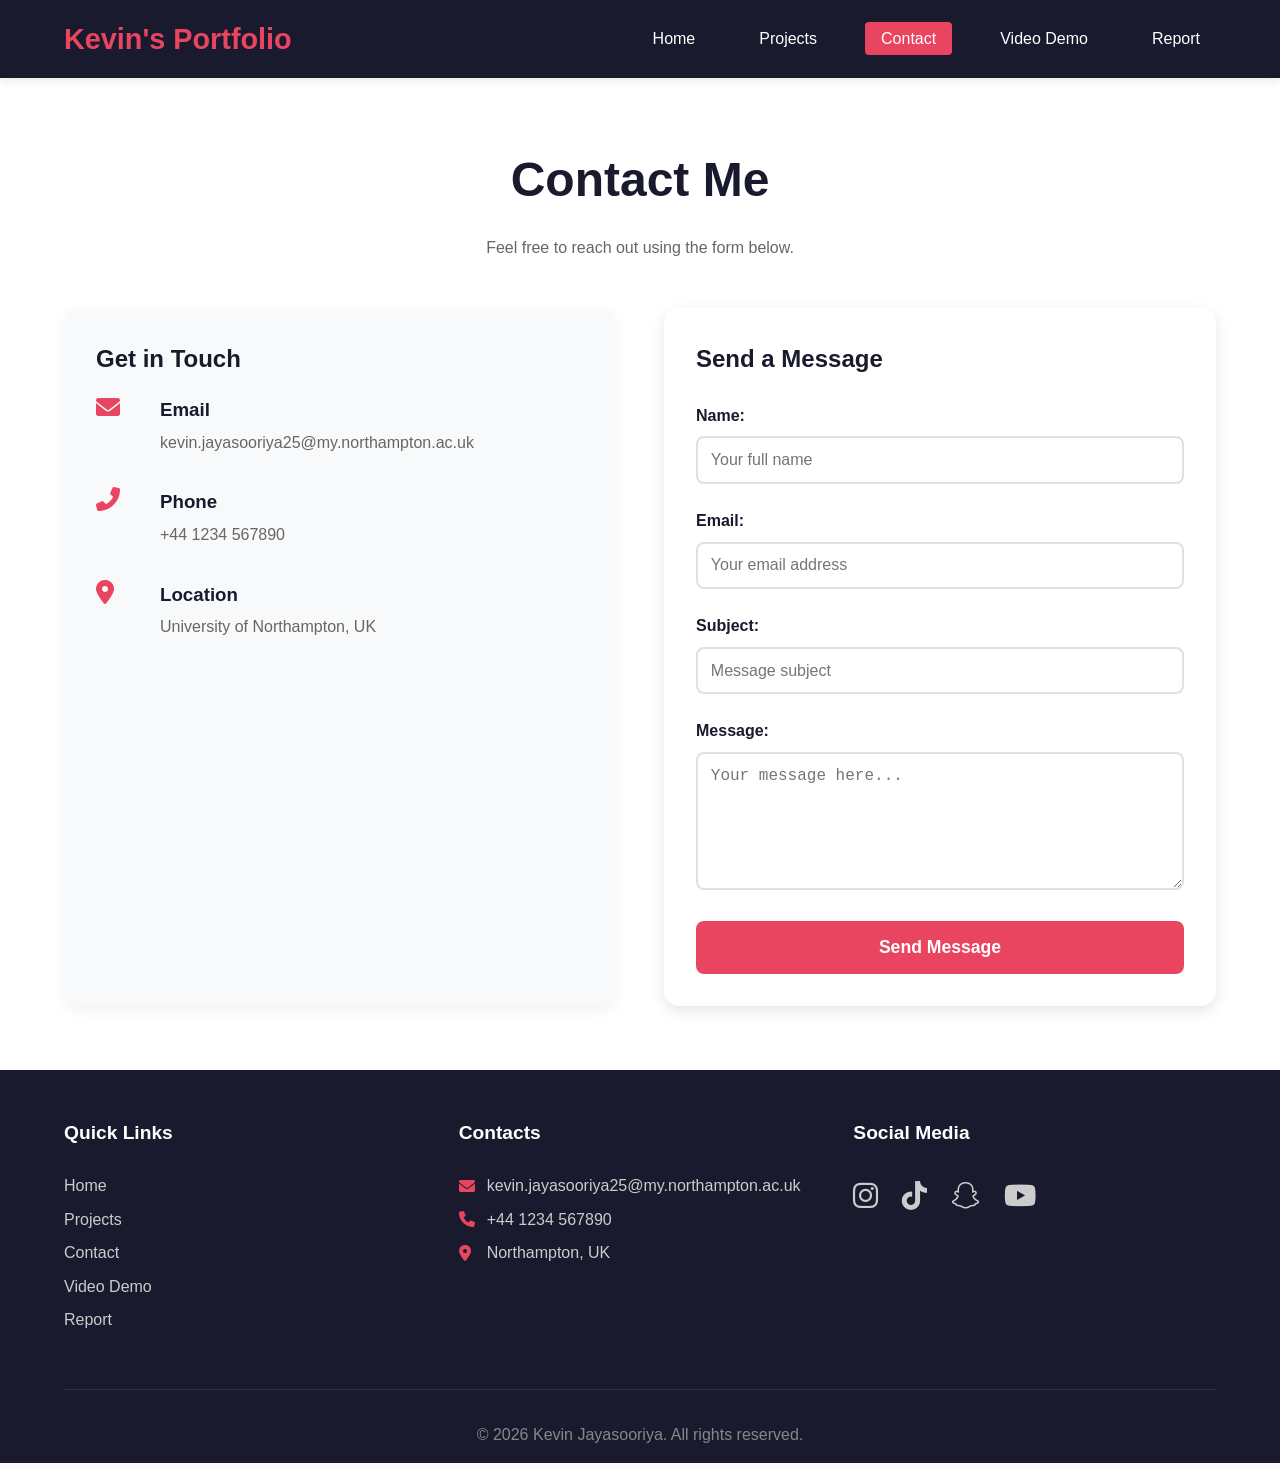
==== contact.html @ 3d597581 "Add files via upload" ====
<!DOCTYPE html>
<html lang="en">
<head>
    <meta charset="UTF-8">
    <meta name="viewport" content="width=device-width, initial-scale=1.0">
    <title>Kevin's Portfolio - Contact</title>
    <link rel="stylesheet" href="style.css">
    <link rel="stylesheet" href="https://cdnjs.cloudflare.com/ajax/libs/font-awesome/6.0.0/css/all.min.css">
</head>
<body>
    <nav>
        <div class="logo">Kevin's Portfolio</div>
        <div class="hamburger" id="hamburger">
            <i class="fas fa-bars"></i>
        </div>
        <ul class="nav-menu" id="nav-menu">
            <li><a href="index.html">Home</a></li>
            <li><a href="projects.html">Projects</a></li>
            <li><a href="contact.html">Contact</a></li>
            <li><a href="videoDemo.html">Video Demo</a></li>
            <li><a href="report.html">Report</a></li>
        </ul>
    </nav>

    <main>
        <section class="contact-page">
            <h1>Contact Me</h1>
            <p class="section-intro">Feel free to reach out using the form below.</p>
            
            <div class="contact-container">
                <!-- Contact Information -->
                <div class="contact-info">
                    <h2>Get in Touch</h2>
                    
                    <div class="info-item">
                        <i class="fas fa-envelope"></i>
                        <div>
                            <h3>Email</h3>
                            <p>kevin.jayasooriya25@my.northampton.ac.uk</p>
                        </div>
                    </div>
                    
                    <div class="info-item">
                        <i class="fas fa-phone-alt"></i>
                        <div>
                            <h3>Phone</h3>
                            <p>+44 1234 567890</p>
                        </div>
                    </div>
                    
                    <div class="info-item">
                        <i class="fas fa-map-marker-alt"></i>
                        <div>
                            <h3>Location</h3>
                            <p>University of Northampton, UK</p>
                        </div>
                    </div>
                </div>
                
                <!-- Contact Form -->
                <div class="contact-form-container">
                    <h2>Send a Message</h2>
                    <form action="mailto:kevin.jayasooriya25@my.northampton.ac.uk" method="post" enctype="text/plain" class="contact-form">
                        <div class="form-group">
                            <label for="name">Name:</label>
                            <input type="text" id="name" name="name" required placeholder="Your full name">
                        </div>
                        
                        <div class="form-group">
                            <label for="email">Email:</label>
                            <input type="email" id="email" name="email" required placeholder="Your email address">
                        </div>
                        
                        <div class="form-group">
                            <label for="subject">Subject:</label>
                            <input type="text" id="subject" name="subject" required placeholder="Message subject">
                        </div>
                        
                        <div class="form-group">
                            <label for="message">Message:</label>
                            <textarea id="message" name="message" rows="6" required placeholder="Your message here..."></textarea>
                        </div>
                        
                        <button type="submit" class="submit-btn">Send Message</button>
                    </form>
                </div>
            </div>
        </section>
    </main>

    <!-- FOOTER -->
    <footer>
        <div class="footer-content">
            <div class="footer-section">
                <h3>Quick Links</h3>
                <ul class="quick-links">
                    <li><a href="index.html">Home</a></li>
                    <li><a href="projects.html">Projects</a></li>
                    <li><a href="contact.html">Contact</a></li>
                    <li><a href="videoDemo.html">Video Demo</a></li>
                    <li><a href="report.html">Report</a></li>
                </ul>
            </div>
            <div class="footer-section">
                <h3>Contacts</h3>
                <p><i class="fas fa-envelope"></i> kevin.jayasooriya25@my.northampton.ac.uk</p>
                <p><i class="fas fa-phone"></i> +44 1234 567890</p>
                <p><i class="fas fa-map-marker-alt"></i> Northampton, UK</p>
            </div>
            <div class="footer-section">
                <h3>Social Media</h3>
                <div class="social-links">
                    <a href="https://www.instagram.com/kjlife._12_" target="_blank"><i class="fab fa-instagram"></i></a>
                    <a href="https://www.tiktok.com/@ke_vj" target="_blank"><i class="fab fa-tiktok"></i></a>
                    <a href="https://snapchat.com/t/JQw2aEWL" target="_blank"><i class="fab fa-snapchat"></i></a>
                    <a href="https://www.youtube.com/@kevinjayasooriya4391" target="_blank"><i class="fab fa-youtube"></i></a>
                </div>
            </div>
        </div>
        <div class="footer-bottom">
            <p>&copy; 2026 Kevin Jayasooriya. All rights reserved.</p>
        </div>
    </footer>

    <script src="script.js"></script>
</body>
</html>
---- style.css ----
/* ===== RESET & BASE STYLES ===== */
* {
    margin: 0;
    padding: 0;
    box-sizing: border-box;
}

body {
    font-family: 'Open Sans', Arial, sans-serif;
    line-height: 1.6;
    color: #333;
    background-color: #f9f9f9;
    display: flex;
    flex-direction: column;
    min-height: 100vh;
}

h1, h2, h3, h4 {
    font-family: 'Poppins', 'Arial', sans-serif;
    margin-bottom: 1rem;
    color: #1a1a2e;
}

a {
    text-decoration: none;
    color: #e94560;
    transition: color 0.3s ease;
}

a:hover {
    color: #ff6b81;
}

img {
    max-width: 100%;
    height: auto;
    display: block;
}

main {
    flex: 1 0 auto;
    width: 100%;
}

/* ===== NAVIGATION STYLES ===== */
nav {
    display: flex;
    justify-content: space-between;
    align-items: center;
    background-color: #1a1a2e;
    padding: 1rem 5%;
    position: sticky;
    top: 0;
    z-index: 1000;
    box-shadow: 0 2px 10px rgba(0,0,0,0.1);
}

.logo {
    font-size: 1.8rem;
    font-weight: bold;
    color: #e94560;
    font-family: 'Poppins', sans-serif;
}

.nav-menu {
    display: flex;
    list-style: none;
    gap: 2rem;
}

.nav-menu li a {
    color: white;
    font-weight: 500;
    padding: 0.5rem 1rem;
    border-radius: 4px;
    transition: background-color 0.3s ease;
}

.nav-menu li a:hover,
.nav-menu li a.active {
    background-color: #e94560;
    color: white;
}

.hamburger {
    display: none;
    font-size: 1.8rem;
    color: white;
    cursor: pointer;
}

/* ===== HERO SECTION ===== */
.hero {
    display: grid;
    grid-template-columns: 1fr 600px;
    gap: 3rem;
    padding: 4rem 5%;
    background: linear-gradient(135deg, #667eea 0%, #764ba2 100%);
    color: white;
    align-items: center;
    min-height: 500px;
}

.hero h1 {
    color: white;
    font-size: 3rem;
    margin-bottom: 1rem;
}

.hero-text-container {
    width: 100%;
}

.about-paragraph {
    font-size: 1.1rem;
    line-height: 1.8;
    background: rgba(255,255,255,0.1);
    padding: 1.5rem;
    border-radius: 10px;
    backdrop-filter: blur(5px);
}

/* ===== SLIDESHOW STYLES - FIXED DIMENSIONS ===== */
.hero-slideshow,
.vision-slideshow {
    width: 500px;
    height: 800px; /* Fixed at 600x400 - good balance */
    overflow: hidden;
    border-radius: 10px;
    box-shadow: 0 5px 15px rgba(0,0,0,0.3);
    position: relative;
    background-color: #2a2a2a;
}

.slideshow-container {
    position: relative;
    width: 100%;
    height: 100%;
}

.slide {
    position: absolute;
    top: 0;
    left: 0;
    width: 100%;
    height: 100%;
    object-fit: cover;
    opacity: 0;
    transition: opacity 0.8s ease-in-out;
}

.slide.active {
    opacity: 1;
    z-index: 2;
}

.slide-prev, .slide-next {
    position: absolute;
    top: 50%;
    transform: translateY(-50%);
    background: rgba(0,0,0,0.5);
    color: white;
    border: none;
    padding: 0.8rem;
    cursor: pointer;
    font-size: 1.2rem;
    border-radius: 50%;
    width: 45px;
    height: 45px;
    display: flex;
    align-items: center;
    justify-content: center;
    transition: background 0.3s ease;
    z-index: 10;
}

.slide-prev:hover, .slide-next:hover {
    background: rgba(233, 69, 96, 0.8);
}

.slide-prev {
    left: 15px;
}

.slide-next {
    right: 15px;
}

/* ===== SKILLS SECTION ===== */
.skills {
    padding: 4rem 5%;
    background-color: white;
    text-align: center;
}

.skills h2 {
    font-size: 2.5rem;
    margin-bottom: 3rem;
    position: relative;
}

.skills h2:after {
    content: '';
    display: block;
    width: 80px;
    height: 4px;
    background: #e94560;
    margin: 1rem auto;
}

.skills-grid {
    display: grid;
    grid-template-columns: repeat(4, 1fr);
    gap: 2rem;
    max-width: 1200px;
    margin: 0 auto;
}

.skill-item {
    background: #f8f9fa;
    padding: 2rem;
    border-radius: 10px;
    transition: transform 0.3s ease, box-shadow 0.3s ease;
}

.skill-item:hover {
    transform: translateY(-10px);
    box-shadow: 0 15px 30px rgba(0,0,0,0.1);
}

.skill-item i {
    font-size: 3rem;
    color: #e94560;
    margin-bottom: 1rem;
}

.skill-item span {
    display: block;
    font-size: 1.1rem;
    font-weight: 600;
}

/* ===== VISION SECTION ===== */
.vision {
    display: grid;
    grid-template-columns: 600px 1fr;
    gap: 3rem;
    padding: 4rem 5%;
    background-color: white;
    align-items: center;
    min-height: 500px;
}

.vision-text-container h2 {
    font-size: 2.5rem;
    color: #1a1a2e;
    position: relative;
}

.vision-text-container h2:after {
    content: '';
    display: block;
    width: 80px;
    height: 4px;
    background: #e94560;
    margin: 1rem 0;
}

.vision-text-container p {
    font-size: 1.1rem;
    line-height: 1.8;
    color: #333;
}

/* ===== PROJECTS PAGE - ALL IMAGES SAME SIZE ===== */
.projects-page {
    padding: 4rem 5%;
    background-color: white;
    min-height: calc(100vh - 200px);
}

.projects-page h1 {
    font-size: 3rem;
    text-align: center;
    margin-bottom: 1rem;
}

.section-intro {
    text-align: center;
    max-width: 800px;
    margin: 0 auto 3rem;
    color: #666;
}

/* Different Grid Layout - Masonry Style */
.projects-grid-different {
    display: grid;
    grid-template-columns: repeat(3, 1fr);
    gap: 1.5rem;
    max-width: 1400px;
    margin: 0 auto;
}

.project-card {
    background: white;
    border-radius: 10px;
    overflow: hidden;
    box-shadow: 0 5px 15px rgba(0,0,0,0.1);
    transition: transform 0.3s ease, box-shadow 0.3s ease;
    display: flex;
    flex-direction: column;
    height: 100%;
}

.project-card:hover {
    transform: translateY(-10px);
    box-shadow: 0 20px 30px rgba(0,0,0,0.15);
}

/* Large card - spans 2 columns and 2 rows */
.project-card.large {
    grid-column: span 2;
    grid-row: span 2;
}

/* Wide card - spans 2 columns */
.project-card.wide {
    grid-column: span 2;
}

/* Image container - ALL IMAGES SAME SIZE */
.project-img-container {
    width: 100%;
    height: 200px; /* FIXED HEIGHT for all images */
    overflow: hidden;
    background-color: #f0f0f0;
}

/* For large cards, make image container taller but keep proportion */
.project-card.large .project-img-container {
    height: 200px; /* Taller for large cards */
}

/* For wide cards, keep same height as medium */
.project-card.wide .project-img-container {
    height: 200px; /* Same as medium cards */
}

/* All images use object-fit cover to fill container without distortion */
.project-img {
    width: 100%;
    height: 100%;
    object-fit: cover;
    transition: transform 0.5s ease;
}

.project-card:hover .project-img {
    transform: scale(1.05);
}

.project-info {
    padding: 1.5rem;
    flex-grow: 1;
    display: flex;
    flex-direction: column;
}

.project-info h3 {
    margin-bottom: 0.5rem;
    color: #1a1a2e;
    font-size: 1.3rem;
}

.project-info p {
    color: #666;
    margin-bottom: 1rem;
    font-size: 0.95rem;
    line-height: 1.6;
    flex-grow: 1;
}

.project-tags {
    display: flex;
    flex-wrap: wrap;
    gap: 0.5rem;
    margin-top: auto;
}

.project-tags span {
    background: #e94560;
    color: white;
    padding: 0.3rem 0.8rem;
    border-radius: 20px;
    font-size: 0.8rem;
    font-weight: 500;
}

/* ===== CONTACT PAGE ===== */
.contact-page {
    padding: 4rem 5%;
    background-color: white;
}

.contact-page h1 {
    font-size: 3rem;
    text-align: center;
    margin-bottom: 1rem;
}

.contact-container {
    display: grid;
    grid-template-columns: 1fr 1fr;
    gap: 3rem;
    max-width: 1200px;
    margin: 0 auto;
}

.contact-info {
    background: #f8f9fa;
    padding: 2rem;
    border-radius: 15px;
    box-shadow: 0 5px 15px rgba(0,0,0,0.05);
}

.info-item {
    display: flex;
    gap: 1.5rem;
    margin-bottom: 2rem;
    align-items: flex-start;
}

.info-item i {
    color: #e94560;
    min-width: 40px;
    font-size: 1.5rem;
}

.info-item h3 {
    margin-bottom: 0.3rem;
    color: #1a1a2e;
}

.info-item p {
    color: #666;
}

.contact-form-container {
    background: white;
    padding: 2rem;
    border-radius: 15px;
    box-shadow: 0 5px 15px rgba(0,0,0,0.1);
}

.contact-form {
    margin-top: 1.5rem;
}

.form-group {
    margin-bottom: 1.5rem;
}

.form-group label {
    display: block;
    margin-bottom: 0.5rem;
    font-weight: 600;
    color: #1a1a2e;
}

.form-group input,
.form-group textarea {
    width: 100%;
    padding: 0.8rem;
    border: 2px solid #e0e0e0;
    border-radius: 8px;
    font-size: 1rem;
    transition: border-color 0.3s ease;
}

.form-group input:focus,
.form-group textarea:focus {
    outline: none;
    border-color: #e94560;
}

.submit-btn {
    background: #e94560;
    color: white;
    border: none;
    padding: 1rem 2rem;
    font-size: 1.1rem;
    border-radius: 8px;
    cursor: pointer;
    transition: background 0.3s ease;
    width: 100%;
    font-weight: 600;
}

.submit-btn:hover {
    background: #ff6b81;
}

/* ===== VIDEO DEMO PAGE ===== */
.video-page {
    padding: 4rem 5%;
    background-color: white;
}

.video-page h1 {
    font-size: 3rem;
    text-align: center;
    margin-bottom: 1rem;
}

.video-container {
    max-width: 1000px;
    margin: 2rem auto;
    border-radius: 15px;
    overflow: hidden;
    box-shadow: 0 10px 30px rgba(0,0,0,0.2);
}

.video-description {
    max-width: 800px;
    margin: 2rem auto;
    padding: 2rem;
    background: #f8f9fa;
    border-radius: 15px;
}

.video-description h2 {
    color: #1a1a2e;
    margin-bottom: 1rem;
}

.video-description ul {
    list-style: none;
    margin: 1.5rem 0;
}

.video-description li {
    margin-bottom: 0.8rem;
    display: flex;
    align-items: center;
    gap: 0.8rem;
}

.video-description li i {
    color: #e94560;
}

.video-alternate-link {
    margin-top: 2rem;
    padding: 1.5rem;
    background: white;
    border-radius: 10px;
    border-left: 5px solid #e94560;
}

/* ===== REPORT PAGE ===== */
.report-page {
    padding: 4rem 5%;
    background-color: white;
}

.report-page h1 {
    font-size: 3rem;
    text-align: center;
    margin-bottom: 1rem;
}

.report-content {
    max-width: 1000px;
    margin: 0 auto;
}

.report-section {
    margin-bottom: 3rem;
    padding: 2rem;
    background: #f8f9fa;
    border-radius: 15px;
    box-shadow: 0 5px 15px rgba(0,0,0,0.05);
}

.report-section h2 {
    color: #1a1a2e;
    margin-bottom: 1.5rem;
    position: relative;
    padding-bottom: 0.5rem;
}

.report-section h2:after {
    content: '';
    position: absolute;
    bottom: 0;
    left: 0;
    width: 60px;
    height: 3px;
    background: #e94560;
}

.report-section p {
    margin-bottom: 1rem;
    line-height: 1.8;
    color: #444;
}

.validation-gallery {
    display: grid;
    grid-template-columns: 1fr 1fr;
    gap: 2rem;
    margin: 2rem 0;
}

.validation-item {
    text-align: center;
}

.validation-img {
    width: 100%;
    border: 1px solid #ddd;
    border-radius: 8px;
    box-shadow: 0 3px 10px rgba(0,0,0,0.1);
}

.validation-caption {
    margin-top: 0.8rem;
    color: #28a745;
    font-weight: 600;
}

.video-url-box {
    background: white;
    padding: 1.5rem;
    border-radius: 10px;
    border: 2px dashed #e94560;
}

/* ===== FOOTER STYLES ===== */
footer {
    background-color: #1a1a2e;
    color: white;
    padding: 3rem 5% 1rem;
    flex-shrink: 0;
    width: 100%;
    margin-top: auto;
}

.footer-content {
    display: grid;
    grid-template-columns: repeat(3, 1fr);
    gap: 2rem;
    max-width: 1200px;
    margin: 0 auto;
}

.footer-section h3 {
    color: white;
    margin-bottom: 1.5rem;
    font-size: 1.2rem;
}

.quick-links {
    list-style: none;
}

.quick-links li {
    margin-bottom: 0.5rem;
}

.quick-links a {
    color: #ccc;
    transition: color 0.3s ease;
}

.quick-links a:hover {
    color: #e94560;
}

.footer-section p {
    color: #ccc;
    margin-bottom: 0.5rem;
    display: flex;
    align-items: center;
    gap: 0.5rem;
}

.footer-section p i {
    color: #e94560;
    width: 20px;
}

.social-links {
    display: flex;
    gap: 1.5rem;
}

.social-links a {
    color: #ccc;
    font-size: 1.8rem;
    transition: color 0.3s ease;
}

.social-links a:hover {
    color: #e94560;
}

.footer-bottom {
    text-align: center;
    margin-top: 3rem;
    padding-top: 2rem;
    border-top: 1px solid #333;
    color: #888;
}

/* ===== ANIMATIONS ===== */
@keyframes fadeInUp {
    from {
        opacity: 0;
        transform: translateY(30px);
    }
    to {
        opacity: 1;
        transform: translateY(0);
    }
}

/* ===== RESPONSIVE DESIGN ===== */
@media screen and (max-width: 768px) {
    nav {
        position: relative;
    }
    
    .hamburger {
        display: block;
    }
    
    .nav-menu {
        display: none !important;
        position: absolute;
        top: 100%;
        left: 0;
        width: 100%;
        background-color: #1a1a2e;
        flex-direction: column;
        align-items: center;
        padding: 1rem 0;
        box-shadow: 0 4px 10px rgba(0,0,0,0.2);
    }
    
    .nav-menu.active {
        display: flex !important;
    }
    
    .nav-menu li {
        width: 100%;
        text-align: center;
    }
    
    .hero,
    .vision {
        grid-template-columns: 1fr;
        padding: 2rem 5%;
        gap: 2rem;
    }
    
    .hero-slideshow,
    .vision-slideshow {
        width: 100%;
        height: 350px;
    }
    
    .hero-text-container h1,
    .vision-text-container h2 {
        text-align: center;
        font-size: 2rem;
    }
    
    .vision-text-container h2:after {
        margin: 1rem auto;
    }
    
    .skills-grid {
        grid-template-columns: repeat(2, 1fr);
        gap: 1rem;
    }
    
    .projects-grid-different {
        grid-template-columns: 1fr;
    }
    
    .project-card.large,
    .project-card.wide {
        grid-column: span 1;
        grid-row: span 1;
    }
    
    .project-card.large .project-img-container,
    .project-card.wide .project-img-container {
        height: 200px; /* All same height on mobile */
    }
    
    .contact-container {
        grid-template-columns: 1fr;
        gap: 2rem;
    }
    
    .info-item {
        flex-direction: column;
        text-align: center;
        align-items: center;
    }
    
    .footer-content {
        grid-template-columns: 1fr;
        text-align: center;
        gap: 2rem;
    }
    
    .social-links {
        justify-content: center;
    }
    
    .validation-gallery {
        grid-template-columns: 1fr;
    }
}

@media screen and (min-width: 769px) and (max-width: 1024px) {
    .hero {
        grid-template-columns: 1fr 500px;
    }
    
    .vision {
        grid-template-columns: 500px 1fr;
    }
    
    .hero-slideshow,
    .vision-slideshow {
        width: 500px;
        height: 350px;
    }
    
    .projects-grid-different {
        grid-template-columns: repeat(2, 1fr);
    }
    
    .skills-grid {
        grid-template-columns: repeat(3, 1fr);
    }
    
    .project-card.large,
    .project-card.wide {
        grid-column: span 1;
        grid-row: span 1;
    }
    
    .project-card.large .project-img-container {
        height: 200px; /* Same as others on tablet */
    }
}
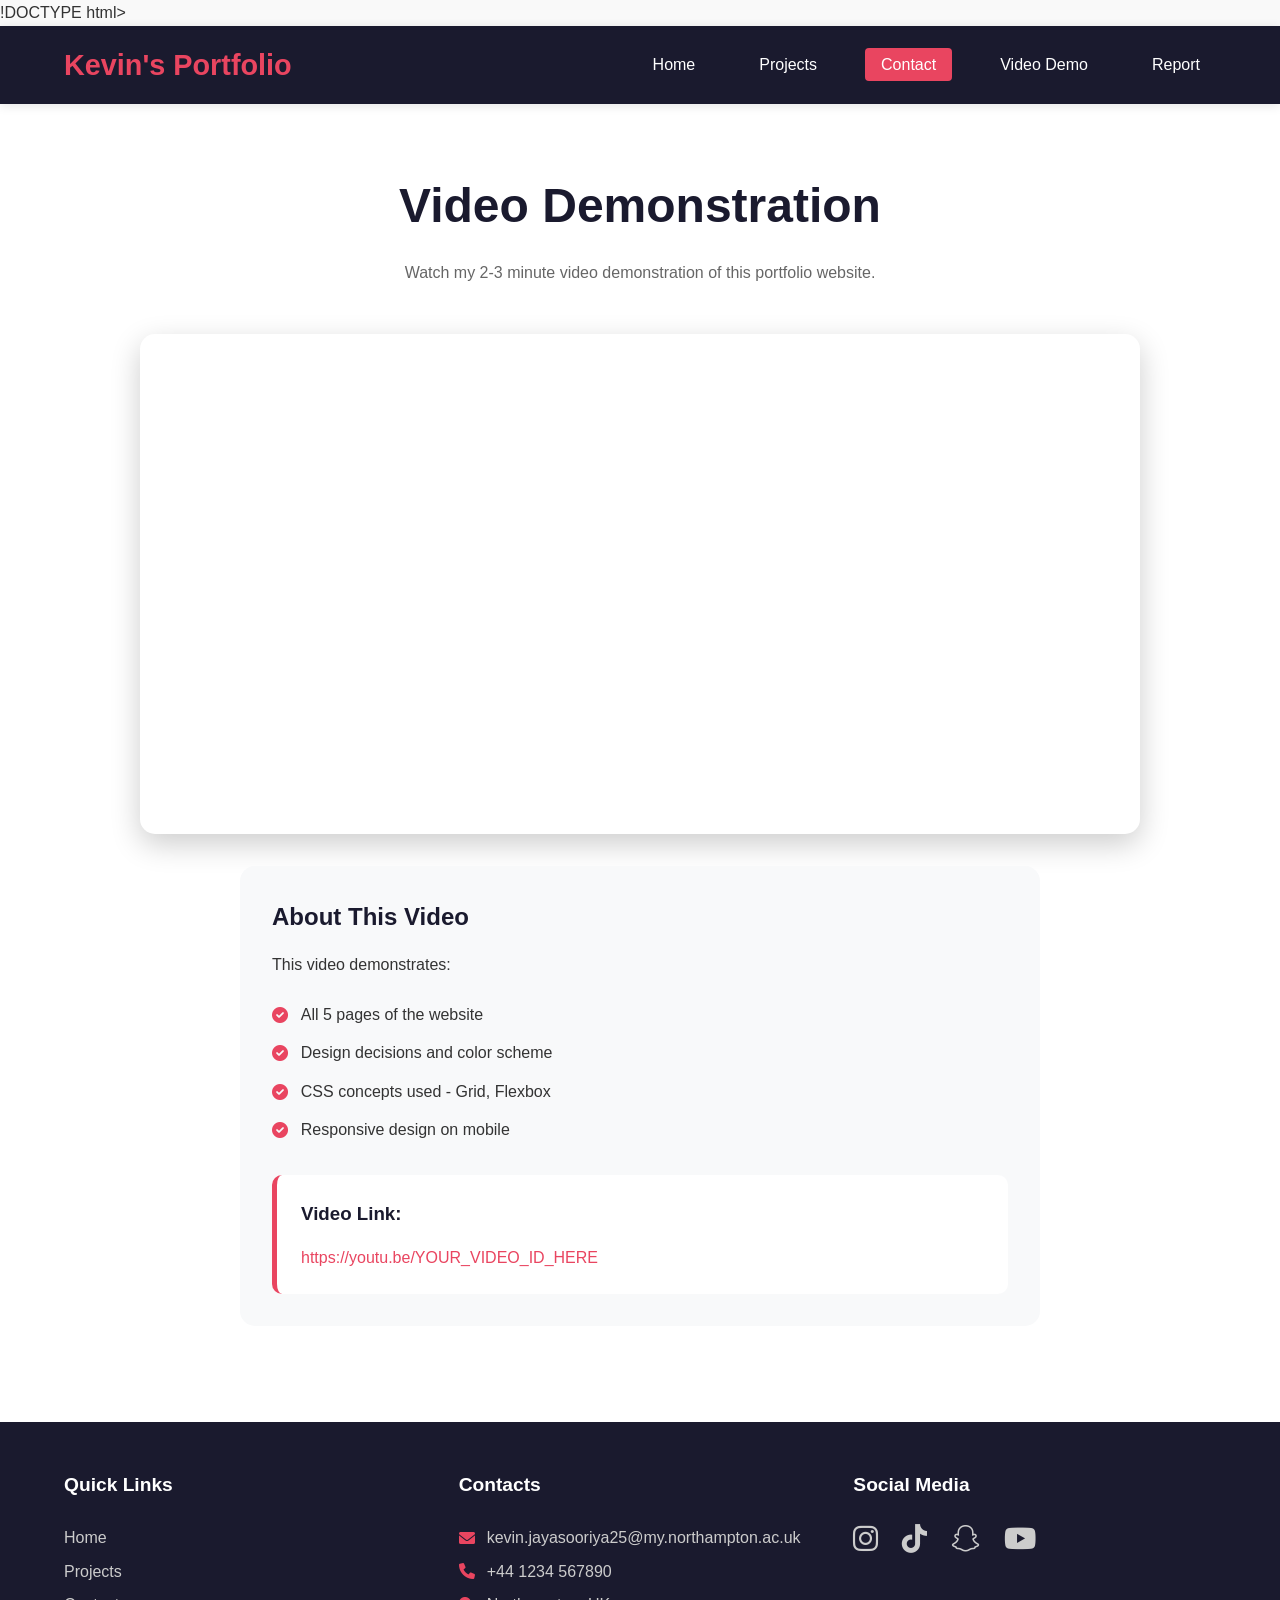
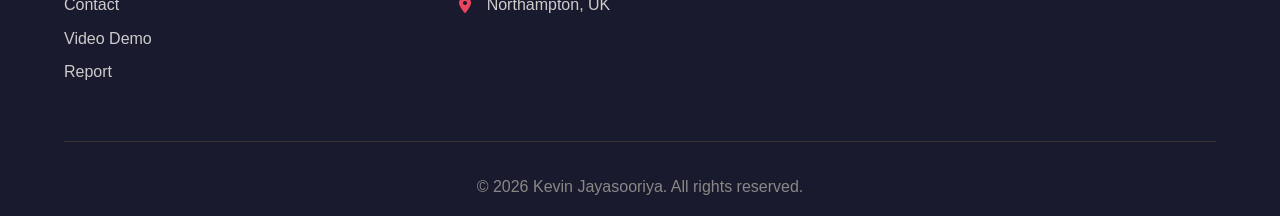
==== commit 145d1709: "Update contact.html" ====
--- a/contact.html
+++ b/contact.html
@@ -1,9 +1,9 @@
-<!DOCTYPE html>
+!DOCTYPE html>
 <html lang="en">
 <head>
     <meta charset="UTF-8">
     <meta name="viewport" content="width=device-width, initial-scale=1.0">
-    <title>Kevin's Portfolio - Contact</title>
+    <title>Kevin's Portfolio - Video Demo</title>
     <link rel="stylesheet" href="style.css">
     <link rel="stylesheet" href="https://cdnjs.cloudflare.com/ajax/libs/font-awesome/6.0.0/css/all.min.css">
 </head>
@@ -23,66 +23,34 @@
     </nav>
 
     <main>
-        <section class="contact-page">
-            <h1>Contact Me</h1>
-            <p class="section-intro">Feel free to reach out using the form below.</p>
+        <section class="video-page">
+            <h1>Video Demonstration</h1>
+            <p class="section-intro">Watch my 2-3 minute video demonstration of this portfolio website.</p>
             
-            <div class="contact-container">
-                <!-- Contact Information -->
-                <div class="contact-info">
-                    <h2>Get in Touch</h2>
-                    
-                    <div class="info-item">
-                        <i class="fas fa-envelope"></i>
-                        <div>
-                            <h3>Email</h3>
-                            <p>kevin.jayasooriya25@my.northampton.ac.uk</p>
-                        </div>
-                    </div>
-                    
-                    <div class="info-item">
-                        <i class="fas fa-phone-alt"></i>
-                        <div>
-                            <h3>Phone</h3>
-                            <p>+44 1234 567890</p>
-                        </div>
-                    </div>
-                    
-                    <div class="info-item">
-                        <i class="fas fa-map-marker-alt"></i>
-                        <div>
-                            <h3>Location</h3>
-                            <p>University of Northampton, UK</p>
-                        </div>
-                    </div>
-                </div>
+            <div class="video-container">
+                <!-- Replace with your YouTube video ID -->
+                <iframe 
+                    style="width: 100%; height: 500px; border: none;" 
+                    src="https://www.youtube.com/embed/YOUR_VIDEO_ID_HERE" 
+                    title="Portfolio Video Demonstration" 
+                    allow="accelerometer; autoplay; clipboard-write; encrypted-media; gyroscope; picture-in-picture" 
+                    allowfullscreen>
+                </iframe>
+            </div>
+            
+            <div class="video-description">
+                <h2>About This Video</h2>
+                <p>This video demonstrates:</p>
+                <ul>
+                    <li><i class="fas fa-check-circle"></i> All 5 pages of the website</li>
+                    <li><i class="fas fa-check-circle"></i> Design decisions and color scheme</li>
+                    <li><i class="fas fa-check-circle"></i> CSS concepts used - Grid, Flexbox</li>
+                    <li><i class="fas fa-check-circle"></i> Responsive design on mobile</li>
+                </ul>
                 
-                <!-- Contact Form -->
-                <div class="contact-form-container">
-                    <h2>Send a Message</h2>
-                    <form action="mailto:kevin.jayasooriya25@my.northampton.ac.uk" method="post" enctype="text/plain" class="contact-form">
-                        <div class="form-group">
-                            <label for="name">Name:</label>
-                            <input type="text" id="name" name="name" required placeholder="Your full name">
-                        </div>
-                        
-                        <div class="form-group">
-                            <label for="email">Email:</label>
-                            <input type="email" id="email" name="email" required placeholder="Your email address">
-                        </div>
-                        
-                        <div class="form-group">
-                            <label for="subject">Subject:</label>
-                            <input type="text" id="subject" name="subject" required placeholder="Message subject">
-                        </div>
-                        
-                        <div class="form-group">
-                            <label for="message">Message:</label>
-                            <textarea id="message" name="message" rows="6" required placeholder="Your message here..."></textarea>
-                        </div>
-                        
-                        <button type="submit" class="submit-btn">Send Message</button>
-                    </form>
+                <div class="video-alternate-link">
+                    <h3>Video Link:</h3>
+                    <p><a href="https://youtu.be/YOUR_VIDEO_ID_HERE" target="_blank">https://youtu.be/YOUR_VIDEO_ID_HERE</a></p>
                 </div>
             </div>
         </section>
@@ -124,4 +92,4 @@
 
     <script src="script.js"></script>
 </body>
-</html>+</html>
